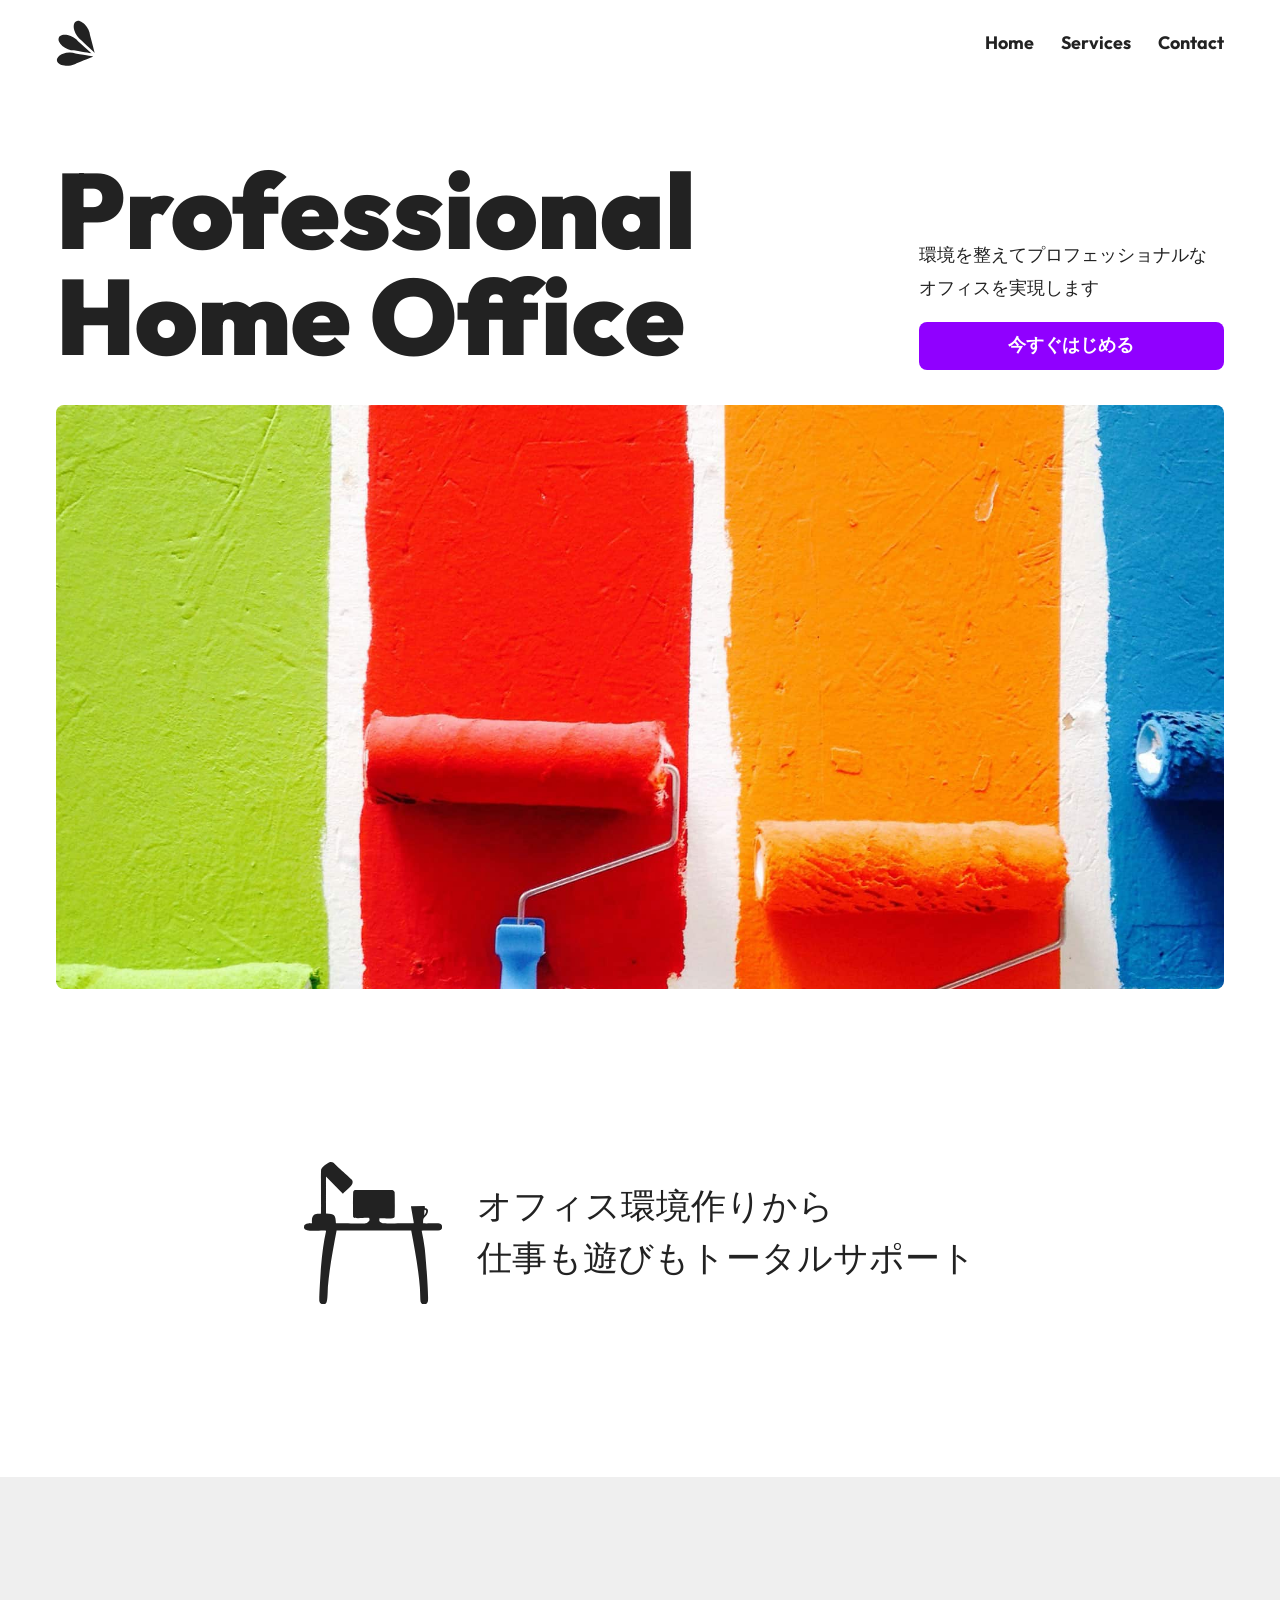
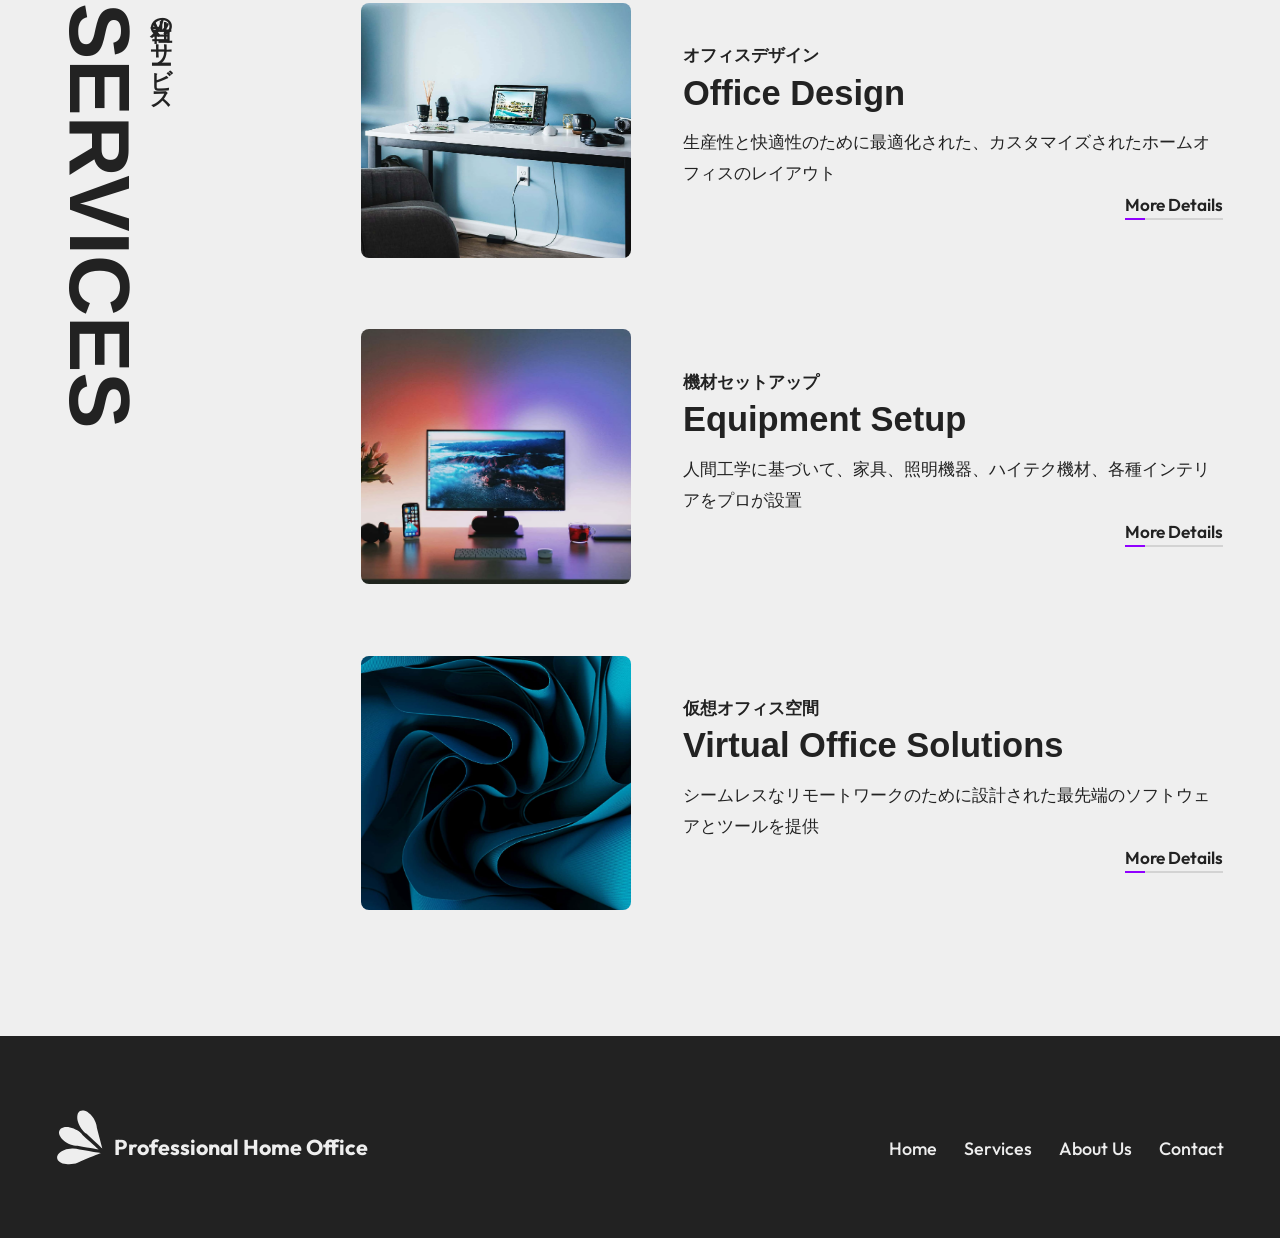
==== index.html @ 7dea4512 "初回のコミット" ====
<!DOCTYPE html>
<html lang="ja">
	<head>
		<meta charset="UTF-8" />
		<meta name="viewport" content="width=device-width, initial-scale=1.0" />
		<title>Professional Home Office</title>
		<link rel="preconnect" href="https://fonts.googleapis.com" />
		<link rel="preconnect" href="https://fonts.gstatic.com" crossorigin />
		<link href="https://fonts.googleapis.com/css2?family=Outfit:wght@100..900&display=swap" rel="stylesheet" />
		<link rel="stylesheet" href="assets/style.css" />
		<script src="assets/script.js" defer blocking="render"></script>
	</head>
	<body>
		<header>
			<div class="logo">
				<a href="index.html">
					<svg
						width="55"
						height="61"
						viewBox="0 0 55 61"
						fill="currentColor"
						role="img"
						aria-label="Professional Home Office"
					> <!-- アクセシブル名を「aria-label」で直接指定 -->
						<path
							d="M45.8622 47.1771C45.8622 47.1771 39.0083 49.9476 25.3005 55.4887C23.3705 56.7268 20.9252 57.6649 18.258 58.1905C15.5908 58.7161 12.8151 58.8069 10.2638 58.4518C7.71261 58.0968 5.49428 57.3111 3.87505 56.189C2.25582 55.0669 1.30447 53.6561 1.13516 52.1259C0.965845 50.5956 1.58576 49.011 2.92052 47.562C4.25528 46.1131 6.24819 44.8615 8.66009 43.9573C11.072 43.0531 13.8004 42.5348 16.518 42.4646C19.2356 42.3944 21.8268 42.7753 23.9808 43.5615C38.5684 45.9719 45.8622 47.1771 45.8622 47.1771Z"
						/>
						<path
							d="M43.8084 43.6216C43.8084 43.6216 36.5523 42.3288 22.0402 39.7432C19.7491 39.7716 17.1875 39.2673 14.6629 38.2906C12.1383 37.3139 9.75782 35.9065 7.80722 34.2371C5.85662 32.5677 4.41871 30.7074 3.66604 28.8793C2.91337 27.0512 2.87792 25.333 3.56393 23.9309C4.24995 22.5288 5.62829 21.5024 7.53356 20.9747C9.43882 20.4471 11.7901 20.4407 14.3052 20.9563C16.8203 21.4719 19.3924 22.4876 21.7129 23.8816C24.0333 25.2755 26.0036 26.9884 27.3872 28.8148C38.3346 38.686 43.8084 43.6216 43.8084 43.6216Z"
						/>
						<path
							d="M47.4491 42.6526C47.4491 42.6526 42.0838 37.5994 31.353 27.493C29.4199 26.2629 27.5521 24.4389 25.9737 22.2397C24.3952 20.0406 23.1732 17.5599 22.4543 15.0952C21.7354 12.6305 21.5501 10.2865 21.9207 8.34457C22.2913 6.40263 23.2019 4.9452 24.5434 4.14718C25.885 3.34915 27.6003 3.24443 29.4837 3.84558C31.367 4.44672 33.3384 5.7282 35.1612 7.53623C36.984 9.34426 38.5809 11.602 39.7601 14.0386C40.9393 16.4752 41.6508 18.9872 41.8092 21.273C45.5692 35.526 47.4491 42.6526 47.4491 42.6526Z"
						/>
					</svg>
				</a>
			</div>

			<nav class="menu">
				<ul>
					<li><a href="index.html">Home</a></li>
					<li><a href="index.html#services">Services</a></li>
					<li><a href="contact.html">Contact</a></li>
				</ul>
			</nav>
		</header>

		<main>
			<section class="hero">
				<h1>Professional Home Office</h1>

				<div class="cta">
					<p>環境を整えてプロフェッショナルな<br />オフィスを実現します</p>
					<button id="open" class="primary-button">今すぐはじめる</button>

					<dialog id="dialog" aria-labelledby="message"><!-- ★モーダル -->
						<h2 id="message">Get Started!</h2>
						<button id="close" aria-label="閉じる">
							<span aria-hidden="true">❌️</span>
						</button>

						<form method="dialog">
							<p>お知らせを受け取りますか？</p>
							<button autofocus value="accept" class="primary-button">受け取る</button>
							<button value="cancel" class="secondary-button">あとで</button>
						</form>
					</dialog>
				</div>

				<img src="./assets/hero.jpg" alt="" width="1980" height="2640" />
			</section>

			<div class="message">
				<svg viewBox="0 0 561.21 578.75" width="561.21" height="578.75" fill="currentColor" aria-hidden="true">
					<path
						d="M553.05 250.64c-9.04-3.86-55.67.18-69.49-1.82-.53-24.92 3.93-19.56 12.37-31.29 5.46-7.58 12.98-22.62 1.82-28.74-7.33-4.02-5.81 3.3-7.73-10.19l-55.94 1.09q5.82 33.47 11.64 66.94-.55 1.27-1.09 2.55c-21.27-1.16-117.93 1.53-125.15 0-.96-.2-12.73-6.91-13.46-9.82-.28-1.11-.08-10.23.36-10.55 10.15-2.03 58.75 4.85 61.48-5.46 1.3-4.89 1.08-96.2 0-101.14-.65-2.94-6.33-7.8-9.1-8.37-7.97-1.64-127.59 1.24-152.07 0-3.2 1.5-6.19 3.91-6.91 7.64-.97 5-1.28 96.94 0 101.87 2.69 10.41 63.57-.87 65.21 5.46 2.74 10.58-1.64 10.67-2.64 12.67-.45.91-7.85 6.69-10.55 7.7-5.72 2.15-106.48-1.65-122.24 0-1.1-34.68-6.25-38.2-40.38-39.66V58.91q34.38 35.11 68.76 70.22c11.57-14.87 50.47-35.86 36.74-57.12-2.79-4.32-64.32-56.32-73.22-68.31-3.76-2.39-9.37-4.04-13.82-3.64-9.61.86-36.78 22.56-38.11 30.47-1.71 10.14.47 151.39-.73 178.99-2.17 4.89-41.69-11.88-36.38 38.56-1.02 2.3-36.67-3.6-32.02 19.65 3.88 19.37 73.93 6.7 89.5 10.91-10.45 46.33-16.26 93.86-20.37 141.16-1.77 20.35-8.9 133.9-7.28 144.07 2.17 13.59 19.75 20.24 28.38 8 5.84-8.28 5.4-53.27 6.55-66.94 6.36-75.92 21.03-151.81 35.2-226.65h302.88c14.62 76.46 29.09 154.14 35.2 231.75.96 12.21 1.73 52.73 2.91 57.48 4.03 16.26 27 14.52 29.83-2.91 3.5-21.54-9.05-181.67-13.1-213.92-3.04-24.18-7.27-48.21-12.37-72.03 15.77-2.46 68.03 3.51 78.22-4 8.24-6.07 6.41-20.03-2.91-24.01zm-62.58-56.76c13.24 2.24-.5 22.93-2.91 21.83 2.34-7.45-.61-20.81 2.91-21.83z"
					/>
				</svg>
				オフィス環境作りから<br />仕事も遊びもトータルサポート
			</div>

			<section aria-labelledby="service-heading" id="services" class="services"><!-- ★セクションのアクセシブル名を、h2のidで指定する -->
				<hgroup> <!-- ★見出しと関連するコンテンツ -->
					<h2 id="service-heading">Services</h2>
					<p>当社のサービス</p>
				</hgroup>

				<div class="cards">
					<article class="card" id="office"><!-- ★自己完結したコンテンツ -->
						<hgroup>
							<h3>Office Design</h3>
							<p>オフィスデザイン</p>
						</hgroup>
						<img src="./assets/office.jpg" width="1980" height="1414" alt="" />
						<p>
							生産性と快適性のために最適化された、カスタマイズされたホームオフィスのレイアウト
							<a href="office.html">More Details</a>
						</p>
					</article>

					<article class="card" id="setup">
						<hgroup>
							<h3>Equipment Setup</h3>
							<p>機材セットアップ</p>
						</hgroup>
						<img src="./assets/setup.jpg" width="1980" height="1114" alt="" />
						<p>
							人間工学に基づいて、家具、照明機器、ハイテク機材、各種インテリアをプロが設置
							<a href="setup.html">More Details</a>
						</p>
					</article>

					<article class="card" id="virtual">
						<hgroup>
							<h3>Virtual Office Solutions</h3>
							<p>仮想オフィス空間</p>
						</hgroup>
						<img src="./assets/virtual.jpg" width="1980" height="1414" alt="" />
						<p>
							シームレスなリモートワークのために設計された最先端のソフトウェアとツールを提供
							<a href="virtual.html">More Details</a>
						</p>
					</article>
				</div>
			</section>
		</main>

		<footer>
			<div class="logo">
				<a href="index.html">
					<svg width="55" height="61" viewBox="0 0 55 61" fill="currentColor" aria-hidden="true">
						<path
							d="M45.8622 47.1771C45.8622 47.1771 39.0083 49.9476 25.3005 55.4887C23.3705 56.7268 20.9252 57.6649 18.258 58.1905C15.5908 58.7161 12.8151 58.8069 10.2638 58.4518C7.71261 58.0968 5.49428 57.3111 3.87505 56.189C2.25582 55.0669 1.30447 53.6561 1.13516 52.1259C0.965845 50.5956 1.58576 49.011 2.92052 47.562C4.25528 46.1131 6.24819 44.8615 8.66009 43.9573C11.072 43.0531 13.8004 42.5348 16.518 42.4646C19.2356 42.3944 21.8268 42.7753 23.9808 43.5615C38.5684 45.9719 45.8622 47.1771 45.8622 47.1771Z"
						/>
						<path
							d="M43.8084 43.6216C43.8084 43.6216 36.5523 42.3288 22.0402 39.7432C19.7491 39.7716 17.1875 39.2673 14.6629 38.2906C12.1383 37.3139 9.75782 35.9065 7.80722 34.2371C5.85662 32.5677 4.41871 30.7074 3.66604 28.8793C2.91337 27.0512 2.87792 25.333 3.56393 23.9309C4.24995 22.5288 5.62829 21.5024 7.53356 20.9747C9.43882 20.4471 11.7901 20.4407 14.3052 20.9563C16.8203 21.4719 19.3924 22.4876 21.7129 23.8816C24.0333 25.2755 26.0036 26.9884 27.3872 28.8148C38.3346 38.686 43.8084 43.6216 43.8084 43.6216Z"
						/>
						<path
							d="M47.4491 42.6526C47.4491 42.6526 42.0838 37.5994 31.353 27.493C29.4199 26.2629 27.5521 24.4389 25.9737 22.2397C24.3952 20.0406 23.1732 17.5599 22.4543 15.0952C21.7354 12.6305 21.5501 10.2865 21.9207 8.34457C22.2913 6.40263 23.2019 4.9452 24.5434 4.14718C25.885 3.34915 27.6003 3.24443 29.4837 3.84558C31.367 4.44672 33.3384 5.7282 35.1612 7.53623C36.984 9.34426 38.5809 11.602 39.7601 14.0386C40.9393 16.4752 41.6508 18.9872 41.8092 21.273C45.5692 35.526 47.4491 42.6526 47.4491 42.6526Z"
						/>
					</svg>
					Professional Home Office
				</a>
			</div>
			<div class="menu">
				<ul>
					<li><a href="index.html">Home</a></li>
					<li><a href="index.html#services">Services</a></li>
					<li><a href="index.html#:~:text=Professional%20Home%20Office">About Us</a></li>
					<li><a href="contact.html">Contact</a></li>
				</ul>
			</div>
		</footer>
	</body>
</html>
---- assets/style.css ----
@charset "UTF-8";

@layer reset, base;

/* ------------------------------------------------------ */

/* リセット */

/* ------------------------------------------------------ */
@layer reset {
	*,
	*::before,
	*::after {
		box-sizing: border-box;
		margin: 0;
		padding: 0;
		list-style: none;
	}

	a {
		color: inherit;
		text-decoration: inherit;
		-webkit-tap-highlight-color: transparent;
		-webkit-touch-callout: none;
	}

	img {
		width: 100%;
		height: auto;
	}

	svg,
	img {
		vertical-align: bottom;
	}

	button,
	input,
	textarea {
		margin: 0;
		font-family: inherit;
		font-size: 100%;
		font-weight: inherit;
		color: inherit;
		background-color: transparent;
		background-image: none;
	}

	button,
	input[type="submit"] {
		cursor: pointer;
		border: none;
		-webkit-tap-highlight-color: transparent;
		-webkit-touch-callout: none;
	}
}

/* ------------------------------------------------------ */

/* 基本スタイル */

/* ------------------------------------------------------ */

@layer base {
	/* カスタムプロパティ */
	:root {
		/* カラー */
		--black: #222;
		--white: light-dark(#fff, #eee);
		--text: light-dark(var(--black), var(--white));
		--background: light-dark(var(--white), var(--black));
		--primary: #9000ff;
		--attention: red;
		--gray: light-dark(#efefef, #2d2d2d);
		--darkgray: light-dark(#707070, #909090);

		/* ページの左右の余白（画面幅1440pxで64px） */
		--page-padding: max(16px, 4.4vw);

		/* 欧文フォント */
		--latin-font: "Outfit", "Outfit Fallback", sans-serif;
	}

	/* 代替フォント */
	@font-face {
		font-family: "Outfit Fallback";
		src: local("Arial"), local("ArialMT");
		size-adjust: 99.8204%;
		ascent-override: 100.18%;
		descent-override: 26.0468%;
		line-gap-override: 0%;
	}

	/* カラースキーム */
	:root {
		color-scheme: light dark;
	}

	/* スムーススクロール */
	:root {
		scroll-behavior: smooth;
	}

	/* ページ */
	body {
		font-family: sans-serif;
		font-size: clamp(15px, 1.4vw, 24px); /* 画面幅1440pxで20px */
		line-height: 1.8;
		color: var(--text);
		background-color: var(--background);
	}

	/* 画像 */
	img {
		object-fit: cover;
		border-radius: 8px;
	}
}

/* ------------------------------------------------------ */

/* ビュー遷移 */

/* ------------------------------------------------------ */

@media (prefers-reduced-motion: no-preference) {
	@view-transition {
		navigation: auto;
	}

	.post img {
		view-transition-name: photo;
	}

	html::view-transition-old(photo),
	html::view-transition-new(photo) {
		overflow: clip;
		height: 100%;
		border-radius: 8px;
		animation-duration: 0.5s;
		object-fit: cover;
	}
}

/* ------------------------------------------------------ */

/* ページヘッダー */

/* ------------------------------------------------------ */

body > header {
	display: grid;
	grid-template-columns: 1fr auto;
	grid-auto-flow: column;
	align-items: center;
	padding-block: 1em;
	padding-inline: var(--page-padding);

	.logo svg {
		width: 2.5em;
		height: auto;
	}
}

/* ------------------------------------------------------ */

/* ナビゲーションメニュー */

/* ------------------------------------------------------ */

.menu {
	font-family: var(--latin-font);
	font-weight: 700;

	ul {
		display: flex;
		gap: 1.5em;

		a {
			display: flex;
		}
	}
}

/* ------------------------------------------------------ */

/* ヒーロー */

/* ------------------------------------------------------ */

/* レイアウト */
.hero {
	display: block grid;
	grid-template:
		"heading"
		"cta"
		"photo";
	gap: 2em;
	justify-items: center;
	padding-block: 4em 0;
	padding-inline: var(--page-padding);
	text-align: center;

	> :is(h1, hgroup) {
		grid-area: heading;
	}

	> .cta {
		grid-area: cta;
	}

	> img {
		grid-area: photo;
	}

	@media (width >= 768px) {
		grid-template:
			"heading cta"
			"photo photo";
		grid-template-columns: 1fr 17em;
		justify-items: stretch;
		align-items: end;
		text-align: left;
	}
}

/* スタイル */
.hero {
	hgroup {
		display: grid;

		p {
			grid-row: 1;
			font-weight: 700;
		}
	}

	h1 {
		font-family: var(--latin-font);
		font-size: max(48px, 8.3vw); /* 画面幅1440pxで120px */
		font-weight: 900;
		line-height: 1;
	}

	img {
		aspect-ratio: 3/4;
		object-fit: cover;
		border-radius: 8px;

		@media (width >= 768px) {
			aspect-ratio: 2/1;
		}
	}
}

/* ------------------------------------------------------ */

/* CTA */

/* ------------------------------------------------------ */
.cta {
	p {
		margin-bottom: 1em;
	}
}

/* ------------------------------------------------------ */

/* ボタン */

/* ------------------------------------------------------ */

button,
input[type="submit"] {
	padding: 14px 24px;
	font-weight: bold;
	line-height: 1;
	border: solid 1px transparent;
	border-radius: 8px;
}

.primary-button {
	width: 100%;
	color: var(--white);
	background-color: var(--primary);
	transition: background-color 0.5s;

	@media (prefers-reduced-motion) {
		transition: none;
	}

	@media (hover: hover) {
		&:hover {
			/* プライマリーカラーの色相を変える */
			background-color: lch(from var(--primary) l c calc(h + 20));
		}
	}
}

.secondary-button {
	width: 100%;
	font-weight: normal;
	color: var(--darkgray);
	background-color: transparent;
	border-color: var(--darkgray);
}

/* ------------------------------------------------------ */

/* ダイアログ */

/* ------------------------------------------------------ */

dialog {
	width: clamp(300px, 80vw, 400px); /* 画面幅500pxで400px */
	margin: auto;
	padding: 20px 32px;
	border-color: gray;
	border-radius: 16px;

	form {
		display: grid;
		gap: 8px;

		p {
			margin-block: 0 8px;
		}

		button[value="accept"] {
			width: 100%;
		}
	}

	#close {
		position: absolute;
		top: 12px;
		right: 12px;
		padding: 8px;
		filter: grayscale(1);
	}

	&::backdrop {
		background-color: rgb(0 0 0 / 70%);
	}
}

/* 開閉アニメーション */
dialog {
	position: fixed;
	inset-block-start: 0px;
	inset-block-end: 0px;
	opacity: 0;
	transition: display 0.5s allow-discrete, overlay 0.5s allow-discrete, opacity 0.5s;

	@media (prefers-reduced-motion) {
		transition: none;
	}
}

dialog[open] {
	opacity: 1;
}

@starting-style {
	dialog[open] {
		opacity: 0;
	}
}

/* バックドロップの開閉アニメーション */
dialog::backdrop {
	background-color: rgb(0 0 0 / 60%);
	opacity: 0;
	transition: opacity 0.5s;

	@media (prefers-reduced-motion) {
		transition: none;
	}
}

dialog[open]::backdrop {
	opacity: 1;
}

@starting-style {
	dialog[open]::backdrop {
		opacity: 0;
	}
}

/* ------------------------------------------------------ */

/* メッセージ */

/* ------------------------------------------------------ */

/* レイアウト */
.message {
	display: grid;
	grid-template-columns: auto auto;
	gap: 1em;
	justify-content: center;
	align-items: center;
	padding-block: 5em;
}

/* スタイル */
.message {
	font-size: clamp(16px, 2.7vw, 40px); /* 画面幅1440pxで40px */
	line-height: 1.5;

	svg {
		width: 4em;
		height: auto;
	}
}

/* ------------------------------------------------------ */

/* サービス */

/* ------------------------------------------------------ */

/* レイアウト */
.services {
	display: grid;
	gap: 5em;
	padding-block: 7em;
	padding-inline: var(--page-padding);

	> hgroup {
		display: grid;
		align-content: end;

		p {
			grid-row: 1;
		}
	}

	@media (width >= 768px) {
		grid-template-columns: 1fr 4fr;

		> hgroup {
			/* スティッキー */
			align-self: start;
			position: sticky;
			top: 20px;

			/* 縦書き */
			writing-mode: vertical-rl;
		}
	}
}

/* スタイル */
.services {
	background-color: var(--gray);

	> hgroup {
		h2 {
			font-size: clamp(54px, 6.6vw, 96px); /* 画面幅1440pxで96px */
			line-height: 1;
			text-transform: uppercase;
		}

		p {
			font-size: 1.2em;
			font-weight: bold;
		}
	}
}

/* ------------------------------------------------------ */

/* カード */

/* ------------------------------------------------------ */

/* カード一覧 */
.cards {
	display: grid;
	gap: 4em;

	/* クエリコンテナを作成 */
	container-type: inline-size;
}

/* カードのレイアウト */
.card {
	display: grid;
	grid-template-areas:
		"heading"
		"photo"
		"text";
	gap: 1em 3em;

	> hgroup {
		grid-area: heading;
	}

	> img {
		grid-area: photo;
		height: 180px;
	}

	> p {
		grid-area: text;
	}

	/* クエリコンテナに合わせてレイアウトを変更 */
	@container (width >= 580px) {
		grid-template-areas:
			"photo . "
			"photo heading"
			"photo text"
			"photo . ";
		grid-template-columns: 1fr 2fr;
		grid-template-rows: 20px auto auto 20px;

		> img {
			height: 0;
			min-height: 100%;
		}
	}
}

/* カードのスタイル */
.card {
	font-size: max(15px, 2cqw); /* クエリコンテナ幅1000pxで20px */

	hgroup {
		display: grid;
		gap: 0.25em;

		h3 {
			font-size: 2em;
			font-weight: 700;
			line-height: 1;
		}

		p {
			grid-row: 1;
			font-weight: 700;
		}
	}

	a {
		display: block;
		width: max-content;
		margin-left: auto;
		font-family: var(--latin-font);
		font-weight: 600;
	}
}

/* ------------------------------------------------------ */

/* リンク （2色の下線を表示） */

/* ------------------------------------------------------ */

/* 1色目の表示範囲を管理（初期値20%） */
@property --bar {
	syntax: "<percentage>";
	inherits: true;
	initial-value: 20%;
}

/* 2色の設定 */
:root {
	/* 1色目 */
	--bar-color-primary: var(--primary);

	/* 2色目 */
	--bar-color-secondary: light-dark(lightgray, gray);

	/* ナビゲーションメニューの下線の設定 */
	.menu {
		/* 2色目（透明） */
		--bar-color-secondary: transparent;

		/* 1色目のデフォルトの表示範囲 0% */
		--bar: 0%;
	}
}

/* 下線の表示 */
:is(.menu, #services) a {
	background-image: linear-gradient(
		to right,
		var(--bar-color-primary) var(--bar),
		var(--bar-color-secondary) var(--bar)
	);
	background-repeat: no-repeat;
	background-position: bottom;
	background-size: auto 2px;
	transition: --bar 0.2s ease-in;

	@media (prefers-reduced-motion) {
		transition: none;
	}

	@media (hover: hover) {
		&:hover {
			--bar: 100%;
		}
	}
}

/* ------------------------------------------------------ */

/* ページのフッター */

/* ------------------------------------------------------ */

/* カラースキーム */
body > footer {
	color-scheme: dark;
	color: var(--text);
	background-color: var(--background);
}

/* レイアウト */
body > footer {
	display: grid;
	gap: 1.5em;
	justify-items: center;
	padding-block: 4em;
	padding-inline: var(--page-padding);

	.logo svg {
		width: 2.5em;
		height: auto;
	}

	@media (width >= 768px) {
		grid-template-columns: 1fr auto;
		grid-auto-flow: column;
		justify-items: start;
		align-items: baseline;
	}
}

/* スタイル */
body > footer {
	.logo {
		font-family: var(--latin-font);
		font-size: 1.2em;
		font-weight: 700;
	}

	.menu {
		font-weight: 500;
	}
}

/* ------------------------------------------------------ */

/* 記事 */

/* ------------------------------------------------------ */

/* レイアウト */
.post {
	display: grid;
	grid-template:
		"hero"
		"body"
		"cta";
	gap: 4em 6em;
	justify-items: center;
	align-items: start;
	padding-block: 3em 6em;
	padding-inline: var(--page-padding);

	> .hero {
		grid-area: hero;
		padding: 0;
	}

	> .body {
		grid-area: body;
	}

	> .cta {
		grid-area: cta;
	}

	@media (width >= 768px) {
		grid-template:
			"hero hero"
			"body cta";
		grid-template-columns: 1fr 17em;
		justify-items: stretch;
	}
}

/* 記事本文 */
.body {
	> :first-child {
		margin-top: 0;
	}

	> :last-child {
		margin-bottom: 0;
	}

	p {
		margin-block: 1em;
	}

	h2,
	h3 {
		margin-block: 2em 1em;
	}

	h2 {
		font-size: 1.8em;
	}

	strong {
		color: var(--attention);
	}
}

/* ------------------------------------------------------ */

/* コンタクトフォーム */

/* ------------------------------------------------------ */

.contact {
	display: grid;
	gap: 1.5em;
	max-width: max(500px, 60vw);
	margin-inline: auto;
	padding-block: 5em 10em;
	padding-inline: var(--page-padding);

	label {
		display: grid;
	}

	input:not([type="submit"]),
	textarea {
		padding: 8px;
		border: solid 2px var(--darkgray);
		border-radius: 4px;
	}

	textarea {
		min-height: 6lh;
		resize: vertical;
		field-sizing: content;
	}
}

/* ------------------------------------------------------ */

/* スクロール駆動アニメーション */

/* ------------------------------------------------------ */

@media (prefers-reduced-motion: no-preference) {
	.message,
	#services > hgroup,
	#services article {
		animation: scroll-anim ease-out both;
		animation-timeline: view();
	}

	@keyframes scroll-anim {
		10% {
			opacity: 0;
			translate: 0 100px;
		}

		40% {
			opacity: 1;
			translate: 0;
		}
	}
}
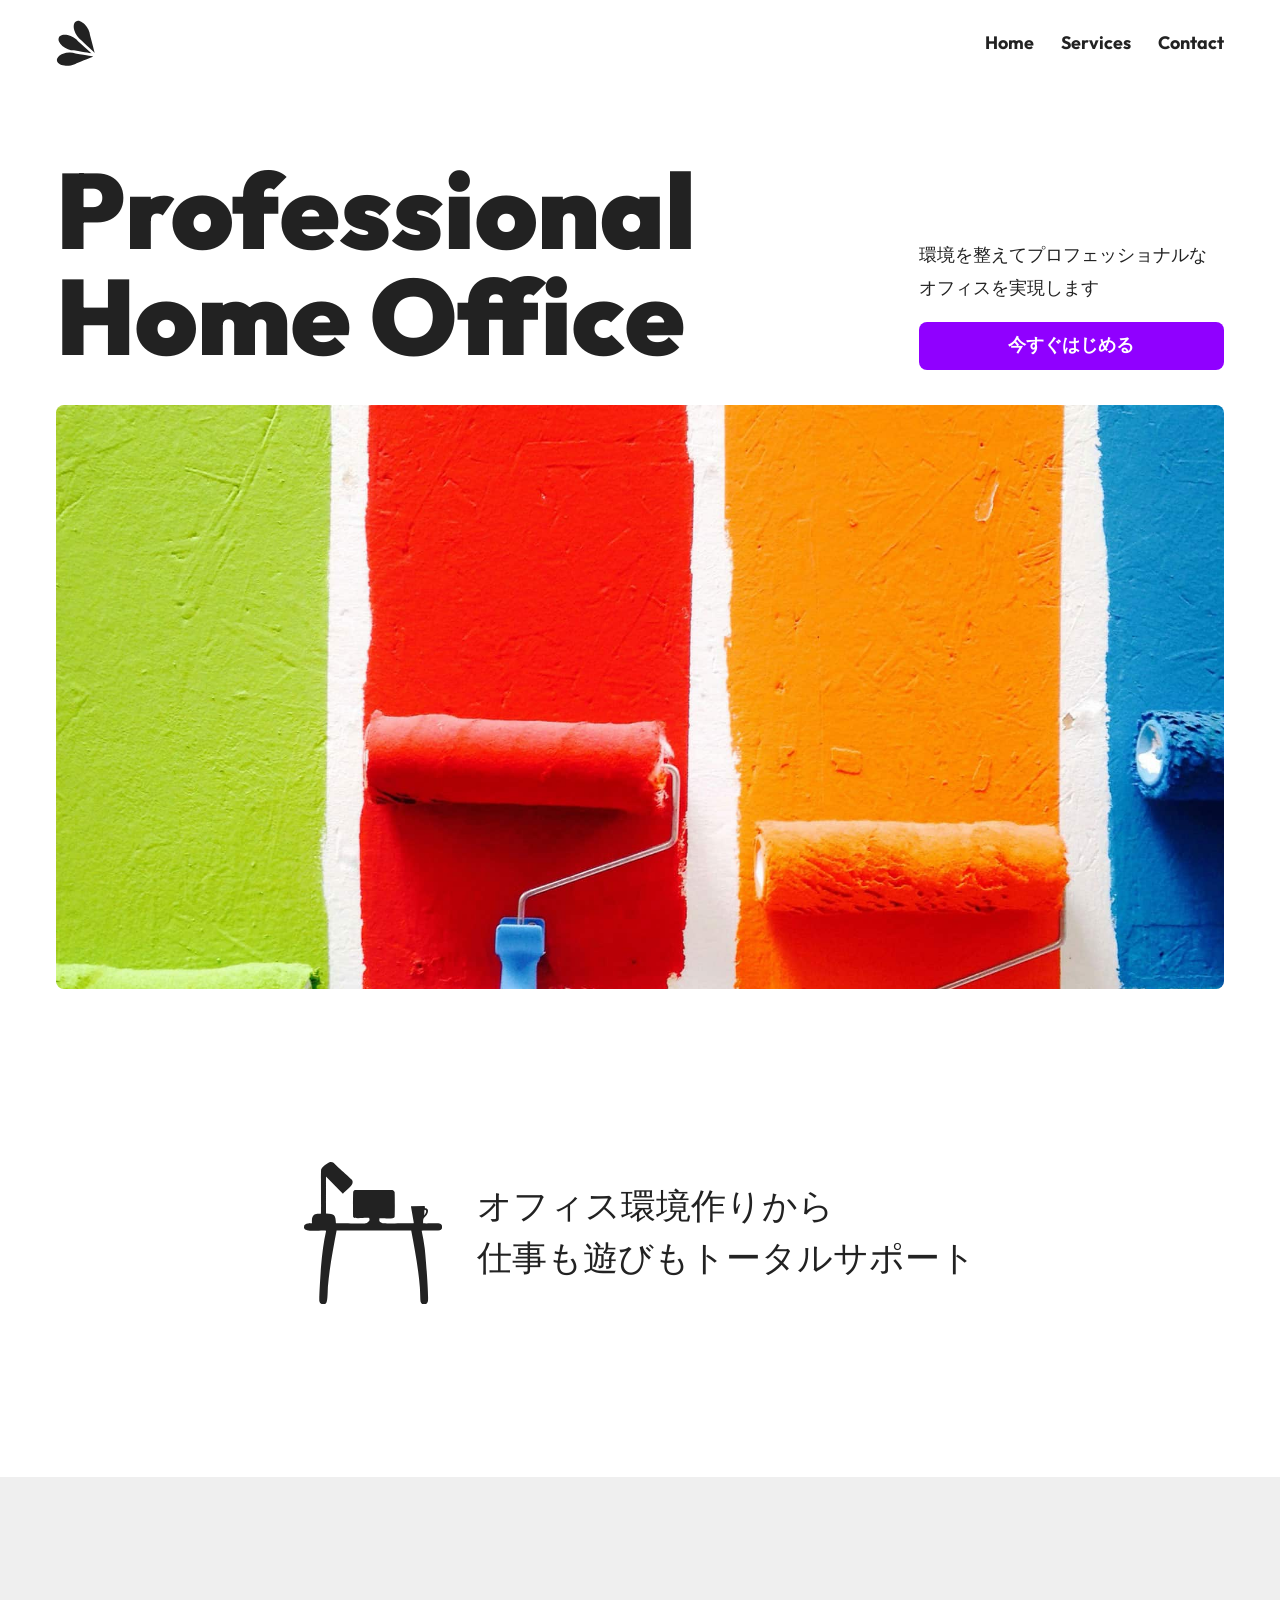
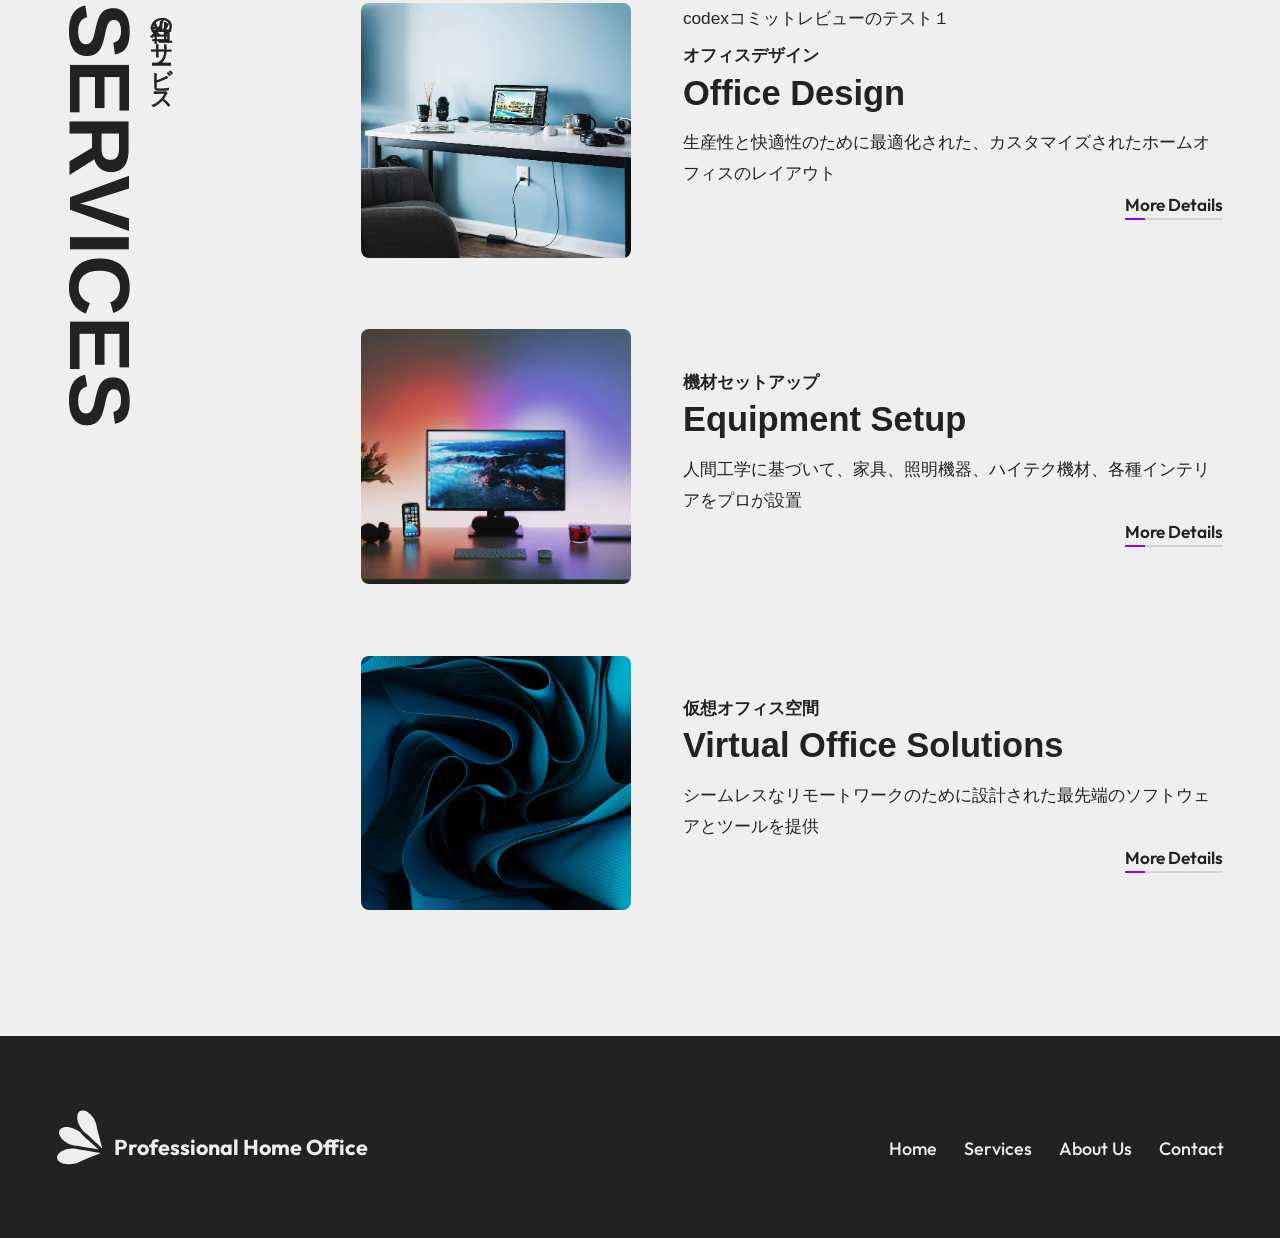
==== commit 10def114: "レビューテストのコミット１" ====
--- a/index.html
+++ b/index.html
@@ -94,6 +94,7 @@
 						<p>
 							生産性と快適性のために最適化された、カスタマイズされたホームオフィスのレイアウト
 							<a href="office.html">More Details</a>
+							<div>codexコミットレビューのテスト１</div>
 						</p>
 					</article>
 
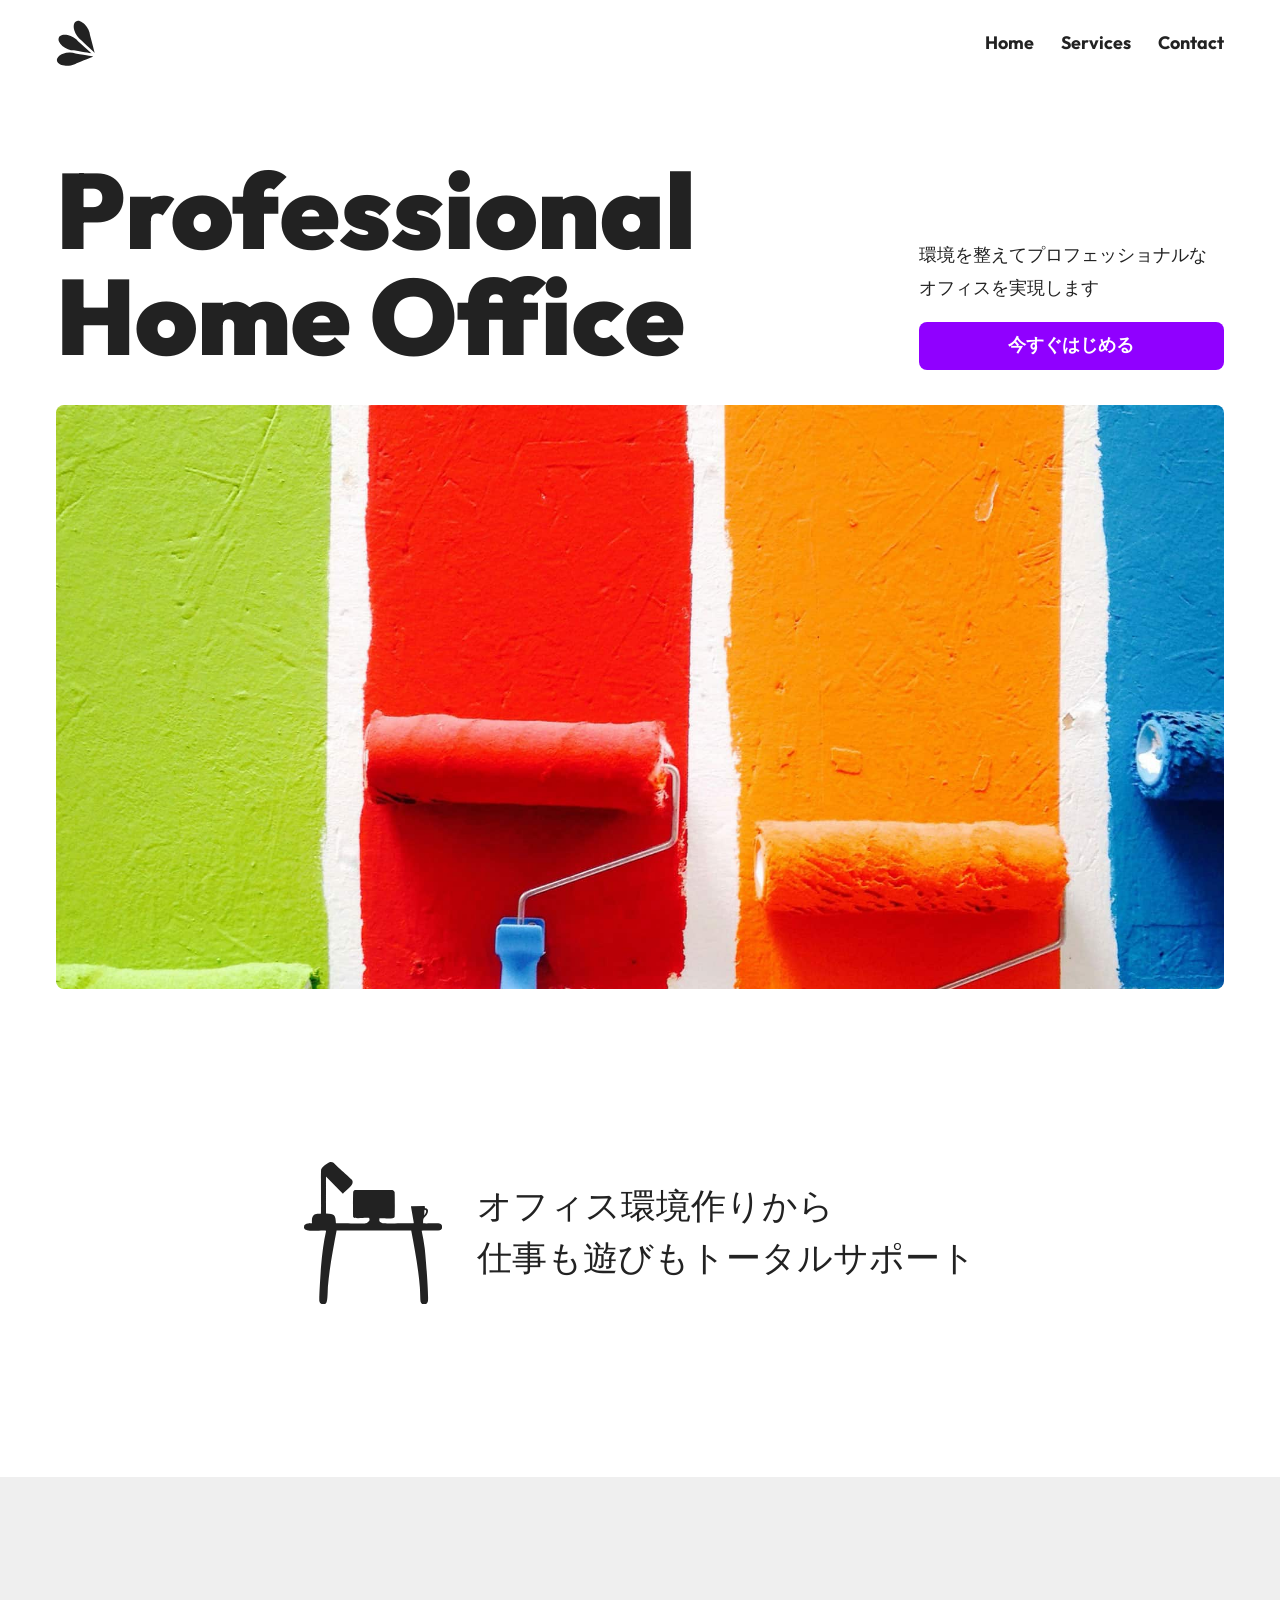
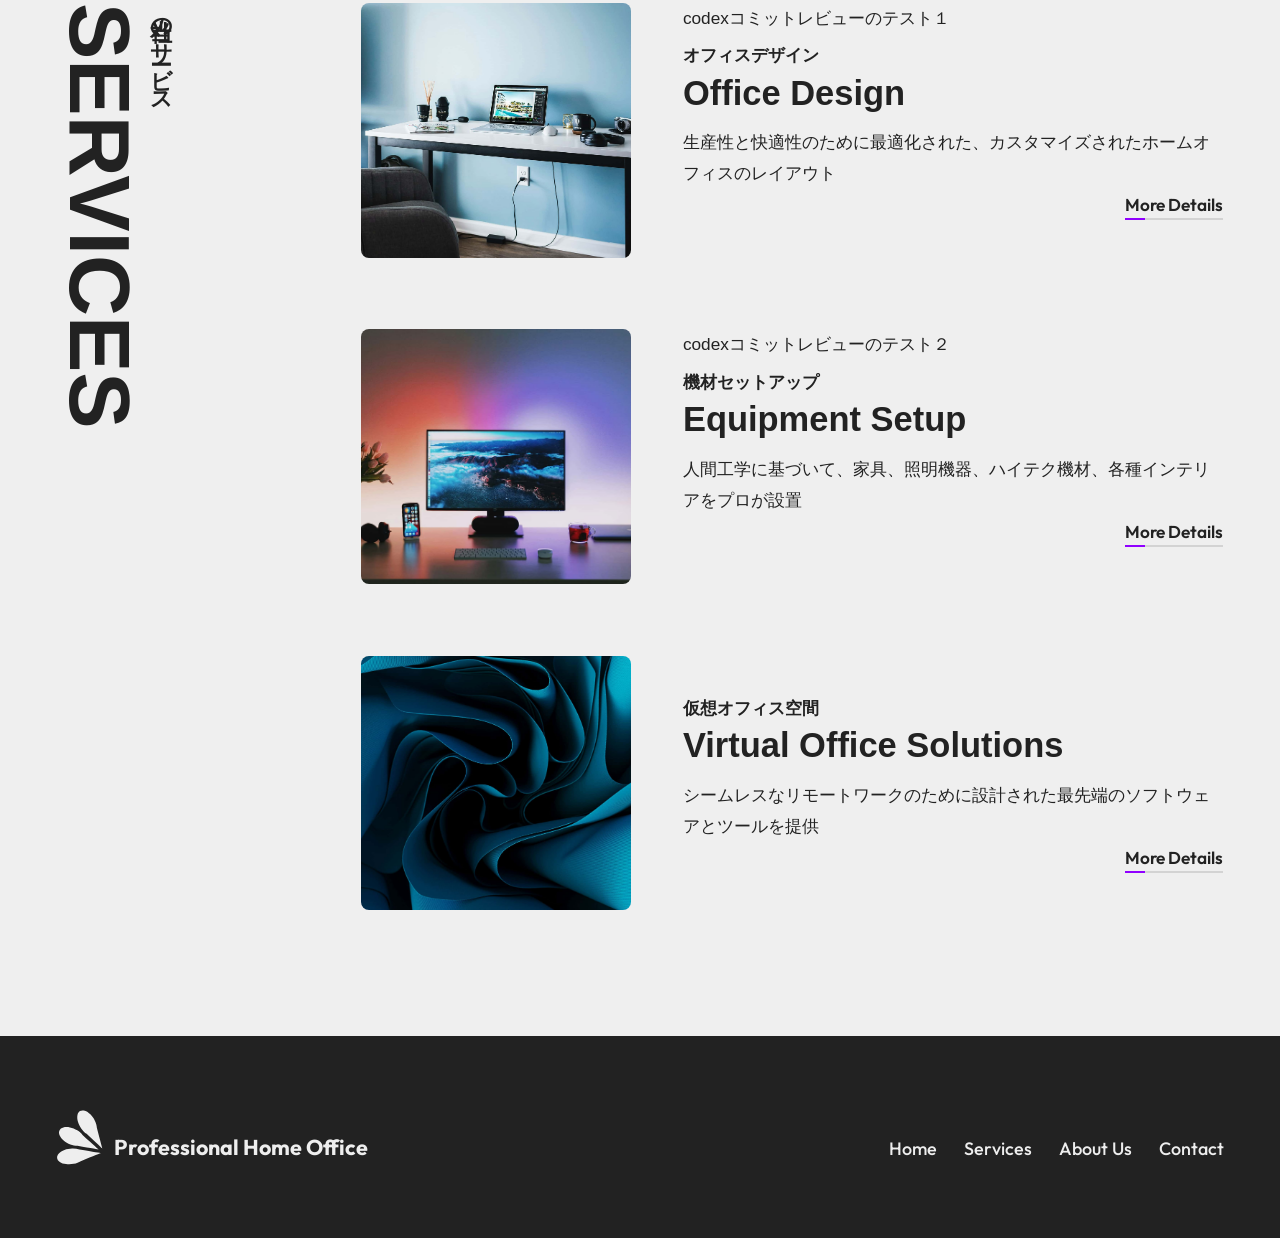
==== commit 528fd285: "レビューテストのコミット２" ====
--- a/index.html
+++ b/index.html
@@ -107,6 +107,7 @@
 						<p>
 							人間工学に基づいて、家具、照明機器、ハイテク機材、各種インテリアをプロが設置
 							<a href="setup.html">More Details</a>
+							<div>codexコミットレビューのテスト２</div>
 						</p>
 					</article>
 
